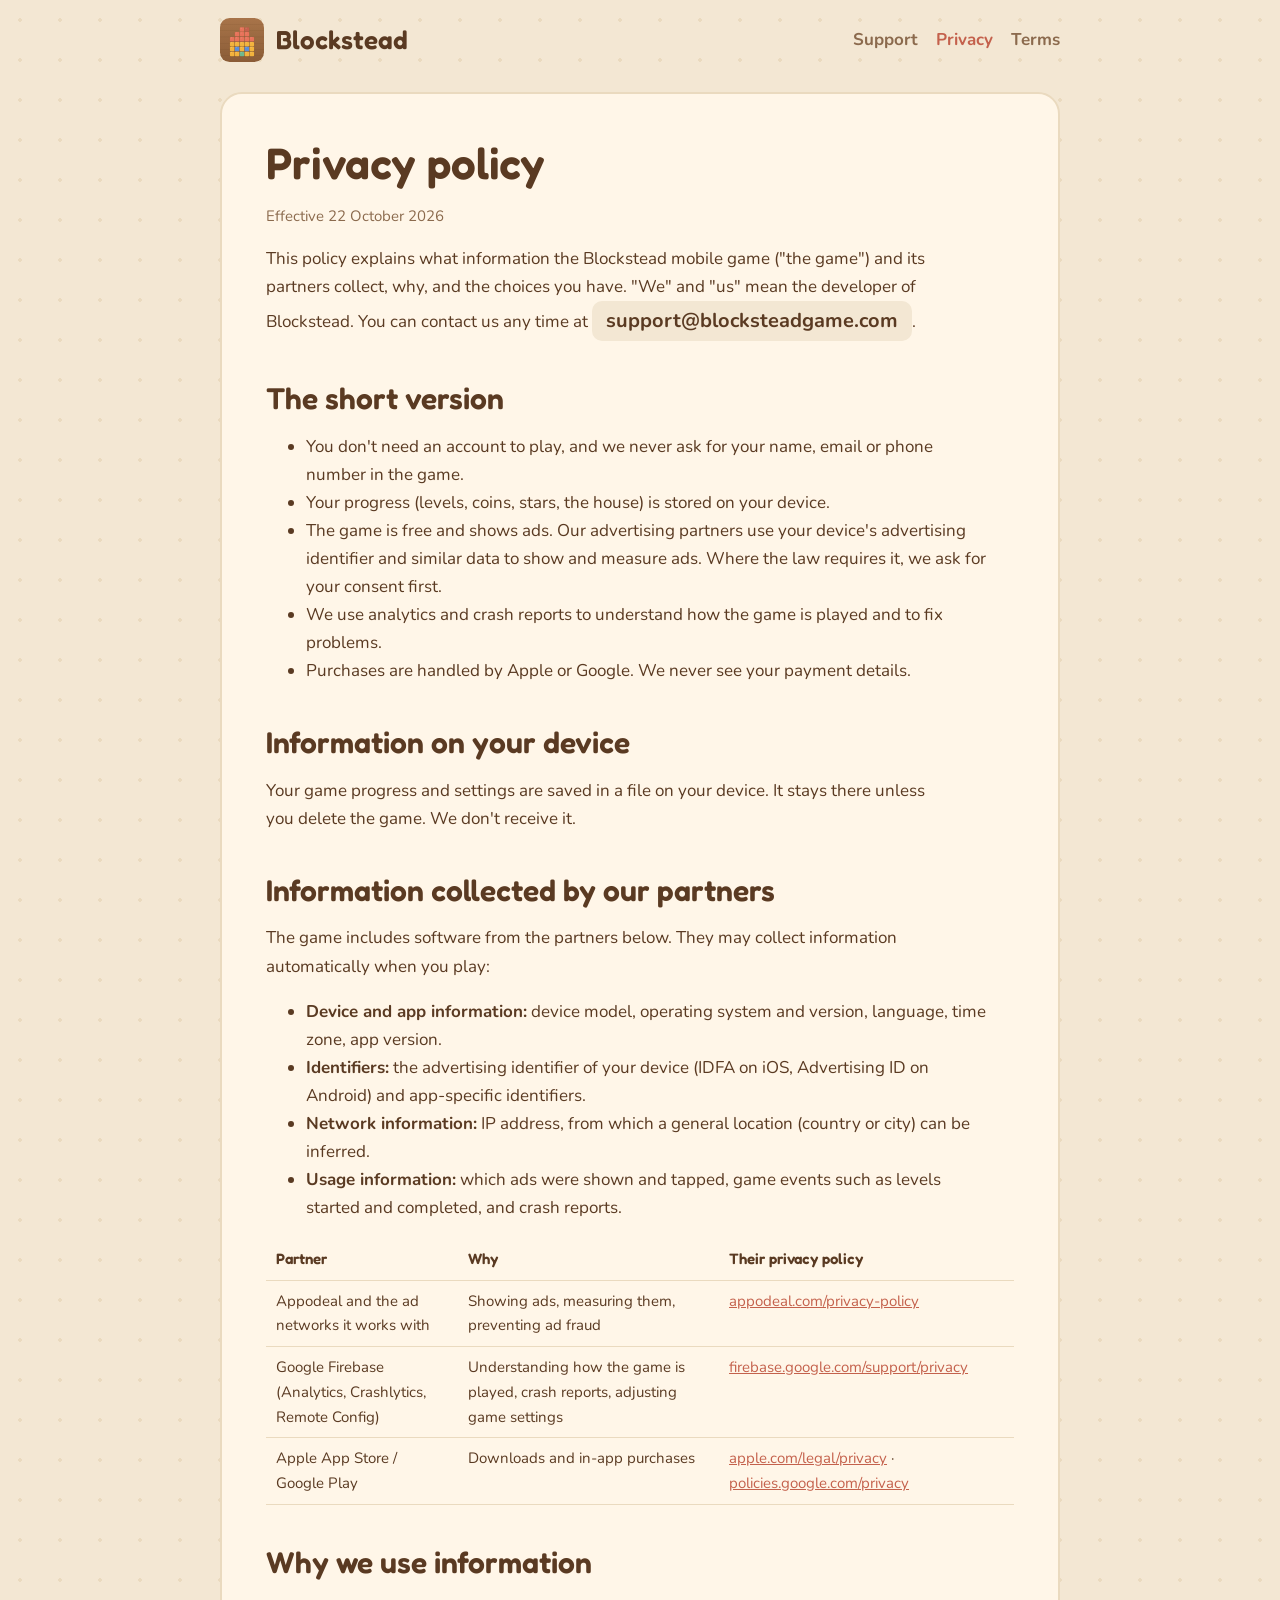
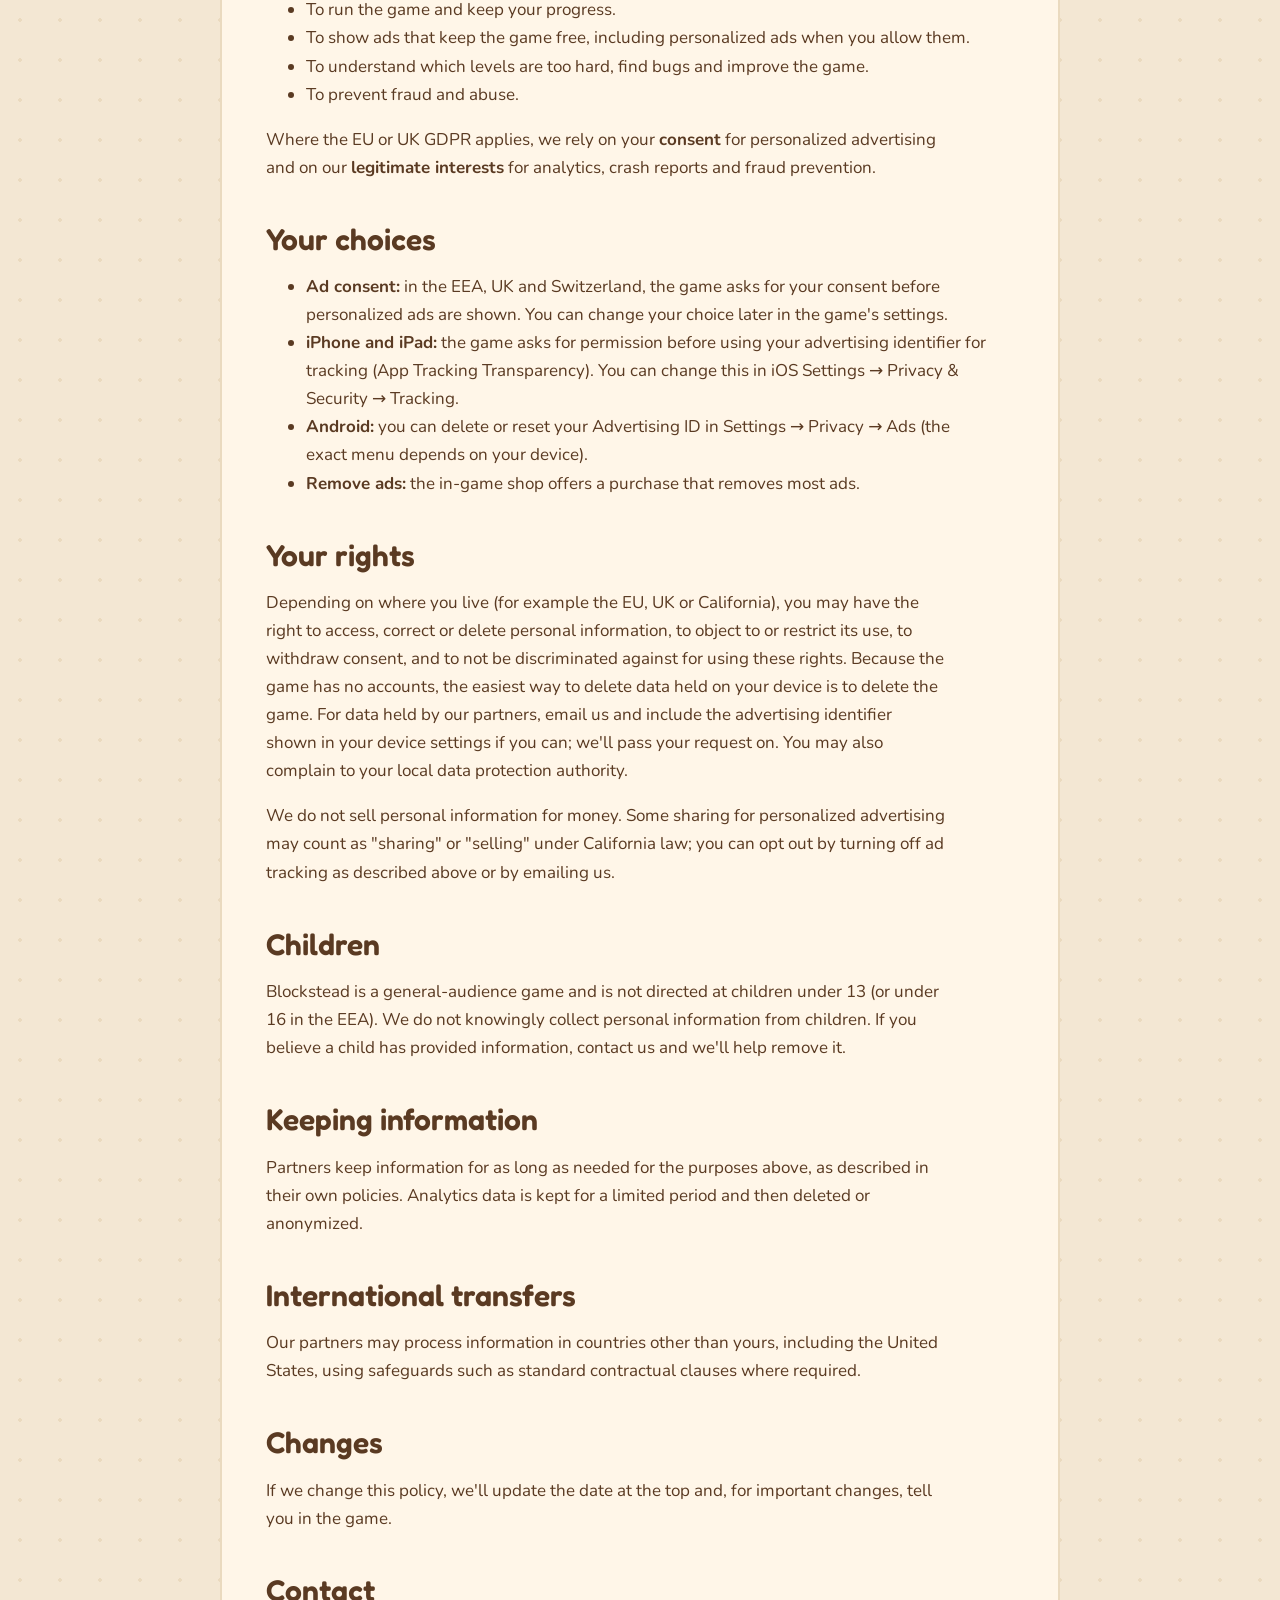
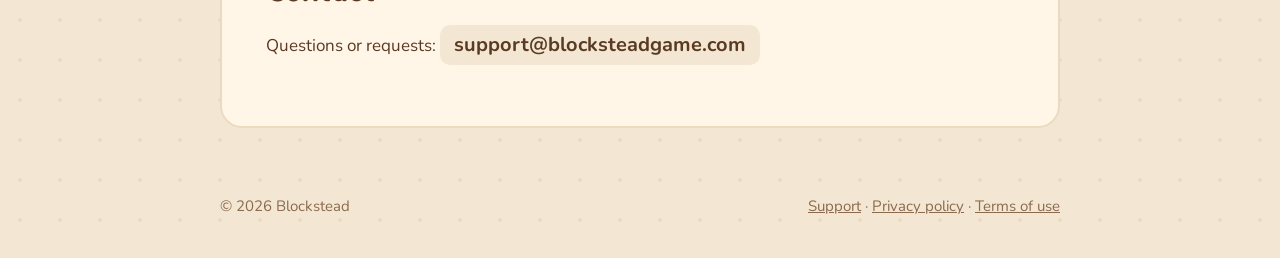
==== privacy.html @ d6ea2fe2 "Publish Blockstead website" ====
<!doctype html>
<html lang="en">
<head>
  <meta charset="utf-8">
  <meta name="viewport" content="width=device-width, initial-scale=1, viewport-fit=cover">
  <title>Blockstead Privacy Policy</title>
  <meta name="description" content="How the Blockstead game handles your data.">
  <link rel="icon" href="icon.svg" type="image/svg+xml">
  <link rel="preconnect" href="https://fonts.googleapis.com">
  <link rel="preconnect" href="https://fonts.gstatic.com" crossorigin>
  <link rel="stylesheet" href="https://fonts.googleapis.com/css2?family=Fredoka:wght@600&family=Nunito:wght@400;700;800&display=swap">
  <link rel="stylesheet" href="style.css">
</head>
<body>
  <div class="wrap">
    <header class="site">
      <a class="brand" href="./"><img src="icon.svg" alt="">Blockstead</a>
      <nav class="links" aria-label="Site">
        <a href="support">Support</a>
        <a href="privacy" aria-current="page">Privacy</a>
        <a href="terms">Terms</a>
      </nav>
    </header>

    <main>
      <article class="doc">
        <h1>Privacy policy</h1>
        <p class="meta">Effective 22 October 2026</p>

        <p>This policy explains what information the Blockstead mobile game ("the game") and its partners collect, why, and the choices you have. "We" and "us" mean the developer of Blockstead. You can contact us any time at <span class="email">support@blocksteadgame.com</span>.</p>

        <h2>The short version</h2>
        <ul>
          <li>You don't need an account to play, and we never ask for your name, email or phone number in the game.</li>
          <li>Your progress (levels, coins, stars, the house) is stored on your device.</li>
          <li>The game is free and shows ads. Our advertising partners use your device's advertising identifier and similar data to show and measure ads. Where the law requires it, we ask for your consent first.</li>
          <li>We use analytics and crash reports to understand how the game is played and to fix problems.</li>
          <li>Purchases are handled by Apple or Google. We never see your payment details.</li>
        </ul>

        <h2>Information on your device</h2>
        <p>Your game progress and settings are saved in a file on your device. It stays there unless you delete the game. We don't receive it.</p>

        <h2>Information collected by our partners</h2>
        <p>The game includes software from the partners below. They may collect information automatically when you play:</p>
        <ul>
          <li><strong>Device and app information:</strong> device model, operating system and version, language, time zone, app version.</li>
          <li><strong>Identifiers:</strong> the advertising identifier of your device (IDFA on iOS, Advertising ID on Android) and app-specific identifiers.</li>
          <li><strong>Network information:</strong> IP address, from which a general location (country or city) can be inferred.</li>
          <li><strong>Usage information:</strong> which ads were shown and tapped, game events such as levels started and completed, and crash reports.</li>
        </ul>

        <div class="table-scroll">
        <table class="partners">
          <thead><tr><th>Partner</th><th>Why</th><th>Their privacy policy</th></tr></thead>
          <tbody>
            <tr><td>Appodeal and the ad networks it works with</td><td>Showing ads, measuring them, preventing ad fraud</td><td><a href="https://appodeal.com/privacy-policy/">appodeal.com/privacy-policy</a></td></tr>
            <tr><td>Google Firebase (Analytics, Crashlytics, Remote Config)</td><td>Understanding how the game is played, crash reports, adjusting game settings</td><td><a href="https://firebase.google.com/support/privacy">firebase.google.com/support/privacy</a></td></tr>
            <tr><td>Apple App Store / Google Play</td><td>Downloads and in-app purchases</td><td><a href="https://www.apple.com/legal/privacy/">apple.com/legal/privacy</a> · <a href="https://policies.google.com/privacy">policies.google.com/privacy</a></td></tr>
          </tbody>
        </table>
        </div>

        <h2>Why we use information</h2>
        <ul>
          <li>To run the game and keep your progress.</li>
          <li>To show ads that keep the game free, including personalized ads when you allow them.</li>
          <li>To understand which levels are too hard, find bugs and improve the game.</li>
          <li>To prevent fraud and abuse.</li>
        </ul>
        <p>Where the EU or UK GDPR applies, we rely on your <strong>consent</strong> for personalized advertising and on our <strong>legitimate interests</strong> for analytics, crash reports and fraud prevention.</p>

        <h2>Your choices</h2>
        <ul>
          <li><strong>Ad consent:</strong> in the EEA, UK and Switzerland, the game asks for your consent before personalized ads are shown. You can change your choice later in the game's settings.</li>
          <li><strong>iPhone and iPad:</strong> the game asks for permission before using your advertising identifier for tracking (App Tracking Transparency). You can change this in iOS Settings → Privacy &amp; Security → Tracking.</li>
          <li><strong>Android:</strong> you can delete or reset your Advertising ID in Settings → Privacy → Ads (the exact menu depends on your device).</li>
          <li><strong>Remove ads:</strong> the in-game shop offers a purchase that removes most ads.</li>
        </ul>

        <h2>Your rights</h2>
        <p>Depending on where you live (for example the EU, UK or California), you may have the right to access, correct or delete personal information, to object to or restrict its use, to withdraw consent, and to not be discriminated against for using these rights. Because the game has no accounts, the easiest way to delete data held on your device is to delete the game. For data held by our partners, email us and include the advertising identifier shown in your device settings if you can; we'll pass your request on. You may also complain to your local data protection authority.</p>
        <p>We do not sell personal information for money. Some sharing for personalized advertising may count as "sharing" or "selling" under California law; you can opt out by turning off ad tracking as described above or by emailing us.</p>

        <h2>Children</h2>
        <p>Blockstead is a general-audience game and is not directed at children under 13 (or under 16 in the EEA). We do not knowingly collect personal information from children. If you believe a child has provided information, contact us and we'll help remove it.</p>

        <h2>Keeping information</h2>
        <p>Partners keep information for as long as needed for the purposes above, as described in their own policies. Analytics data is kept for a limited period and then deleted or anonymized.</p>

        <h2>International transfers</h2>
        <p>Our partners may process information in countries other than yours, including the United States, using safeguards such as standard contractual clauses where required.</p>

        <h2>Changes</h2>
        <p>If we change this policy, we'll update the date at the top and, for important changes, tell you in the game.</p>

        <h2>Contact</h2>
        <p>Questions or requests: <span class="email">support@blocksteadgame.com</span></p>
      </article>
    </main>

    <footer class="site">
      <span>© 2026 Blockstead</span>
      <span><a href="support">Support</a> · <a href="privacy">Privacy policy</a> · <a href="terms">Terms of use</a></span>
    </footer>
  </div>
</body>
</html>
---- style.css ----
/* Blockstead website — same cozy wood palette as the game. */
:root {
  --cream: #f3e7d3;
  --cream-dark: #eadabf;
  --panel: #fff6e8;
  --wood: #8a5c37;
  --wood-dark: #5e3b22;
  --text: #5a3a22;
  --text-dim: #8b6a4d;
  --coral: #e8735a;
  --coral-dark: #c4614c;
  --sage: #6fb98f;
  --display: "Fredoka", "Trebuchet MS", "Avenir Next", system-ui, sans-serif;
  --body: "Nunito", system-ui, -apple-system, "Segoe UI", sans-serif;
  color-scheme: light;
}

* { box-sizing: border-box; }

body {
  margin: 0;
  background: var(--cream);
  background-image: radial-gradient(var(--cream-dark) 2px, transparent 2px);
  background-size: 40px 40px;
  color: var(--text);
  font: 17px/1.65 var(--body);
}

a { color: var(--coral-dark); }
a:focus-visible, button:focus-visible { outline: 3px solid var(--coral); outline-offset: 3px; }

.wrap {
  max-width: 880px;
  margin: 0 auto;
  padding-left: max(20px, env(safe-area-inset-left, 0px));
  padding-right: max(20px, env(safe-area-inset-right, 0px));
}

header.site {
  padding-block: 18px;
  display: flex;
  align-items: center;
  justify-content: space-between;
  gap: 16px;
  flex-wrap: wrap;
}

.brand {
  display: flex;
  align-items: center;
  gap: 12px;
  text-decoration: none;
  color: var(--text);
  font: 600 26px/1 var(--display);
}
.brand img { width: 44px; height: 44px; }

nav.links { display: flex; gap: 18px; flex-wrap: wrap; font-weight: 700; }
nav.links a { color: var(--text-dim); text-decoration: none; }
nav.links a:hover, nav.links a[aria-current="page"] { color: var(--coral-dark); }

.hero {
  display: grid;
  grid-template-columns: minmax(0, 1fr) auto;
  gap: 40px;
  align-items: center;
  padding-block: 48px 32px;
}
.hero img { width: 220px; height: 220px; filter: drop-shadow(0 12px 18px rgba(94, 59, 34, .25)); }
@media (max-width: 680px) {
  .hero { grid-template-columns: minmax(0, 1fr); text-align: center; }
  .hero img { margin: 0 auto; width: 160px; height: 160px; order: -1; }
}

h1, h2, h3 { font-family: var(--display); font-weight: 600; line-height: 1.15; text-wrap: balance; }
h1 { font-size: clamp(36px, 6vw, 58px); margin: 0 0 14px; }
h2 { font-size: 30px; margin: 40px 0 10px; }
h3 { font-size: 21px; margin: 26px 0 6px; }

.lede { font-size: 20px; color: var(--text-dim); max-width: 34em; margin: 0; }
.hero .lede { margin-inline: auto 0; }
@media (max-width: 680px) { .hero .lede { margin-inline: auto; } }

.badges { display: flex; gap: 12px; flex-wrap: wrap; margin-top: 26px; }
@media (max-width: 680px) { .badges { justify-content: center; } }
.badge {
  display: inline-flex;
  align-items: center;
  gap: 8px;
  padding: 12px 20px;
  border-radius: 14px;
  background: var(--wood-dark);
  color: var(--panel);
  font-weight: 800;
  text-decoration: none;
}
.badge small { font-weight: 600; opacity: .8; }

.features {
  display: grid;
  grid-template-columns: repeat(auto-fit, minmax(230px, 1fr));
  gap: 16px;
  padding-block: 12px 40px;
}
.feature {
  background: var(--panel);
  border-radius: 18px;
  padding: 20px 22px;
  border: 2px solid var(--cream-dark);
}
.feature h3 { margin-top: 0; }
.feature p { margin: 0; color: var(--text-dim); }

article.doc {
  background: var(--panel);
  border-radius: 22px;
  padding: clamp(20px, 5vw, 44px);
  margin-block: 12px 40px;
  border: 2px solid var(--cream-dark);
}
article.doc h1 { font-size: clamp(32px, 5vw, 44px); }
article.doc p, article.doc li { max-width: 68ch; }
article.doc .meta { color: var(--text-dim); font-size: 15px; }

.note {
  background: #fdeee3;
  border-left: 4px solid var(--coral);
  border-radius: 0 12px 12px 0;
  padding: 12px 16px;
  margin: 18px 0;
}

table.partners { border-collapse: collapse; width: 100%; font-size: 15px; }
.table-scroll { overflow-x: auto; }
table.partners th, table.partners td { text-align: left; padding: 8px 10px; border-bottom: 1px solid var(--cream-dark); vertical-align: top; }
table.partners th { font-family: var(--display); font-weight: 600; }

.email {
  display: inline-block;
  font: 700 20px/1 var(--body);
  background: var(--cream);
  padding: 10px 14px;
  border-radius: 10px;
  user-select: all;
}

footer.site {
  padding-block: 26px 40px;
  color: var(--text-dim);
  font-size: 15px;
  display: flex;
  justify-content: space-between;
  gap: 12px;
  flex-wrap: wrap;
}
footer.site a { color: var(--text-dim); }
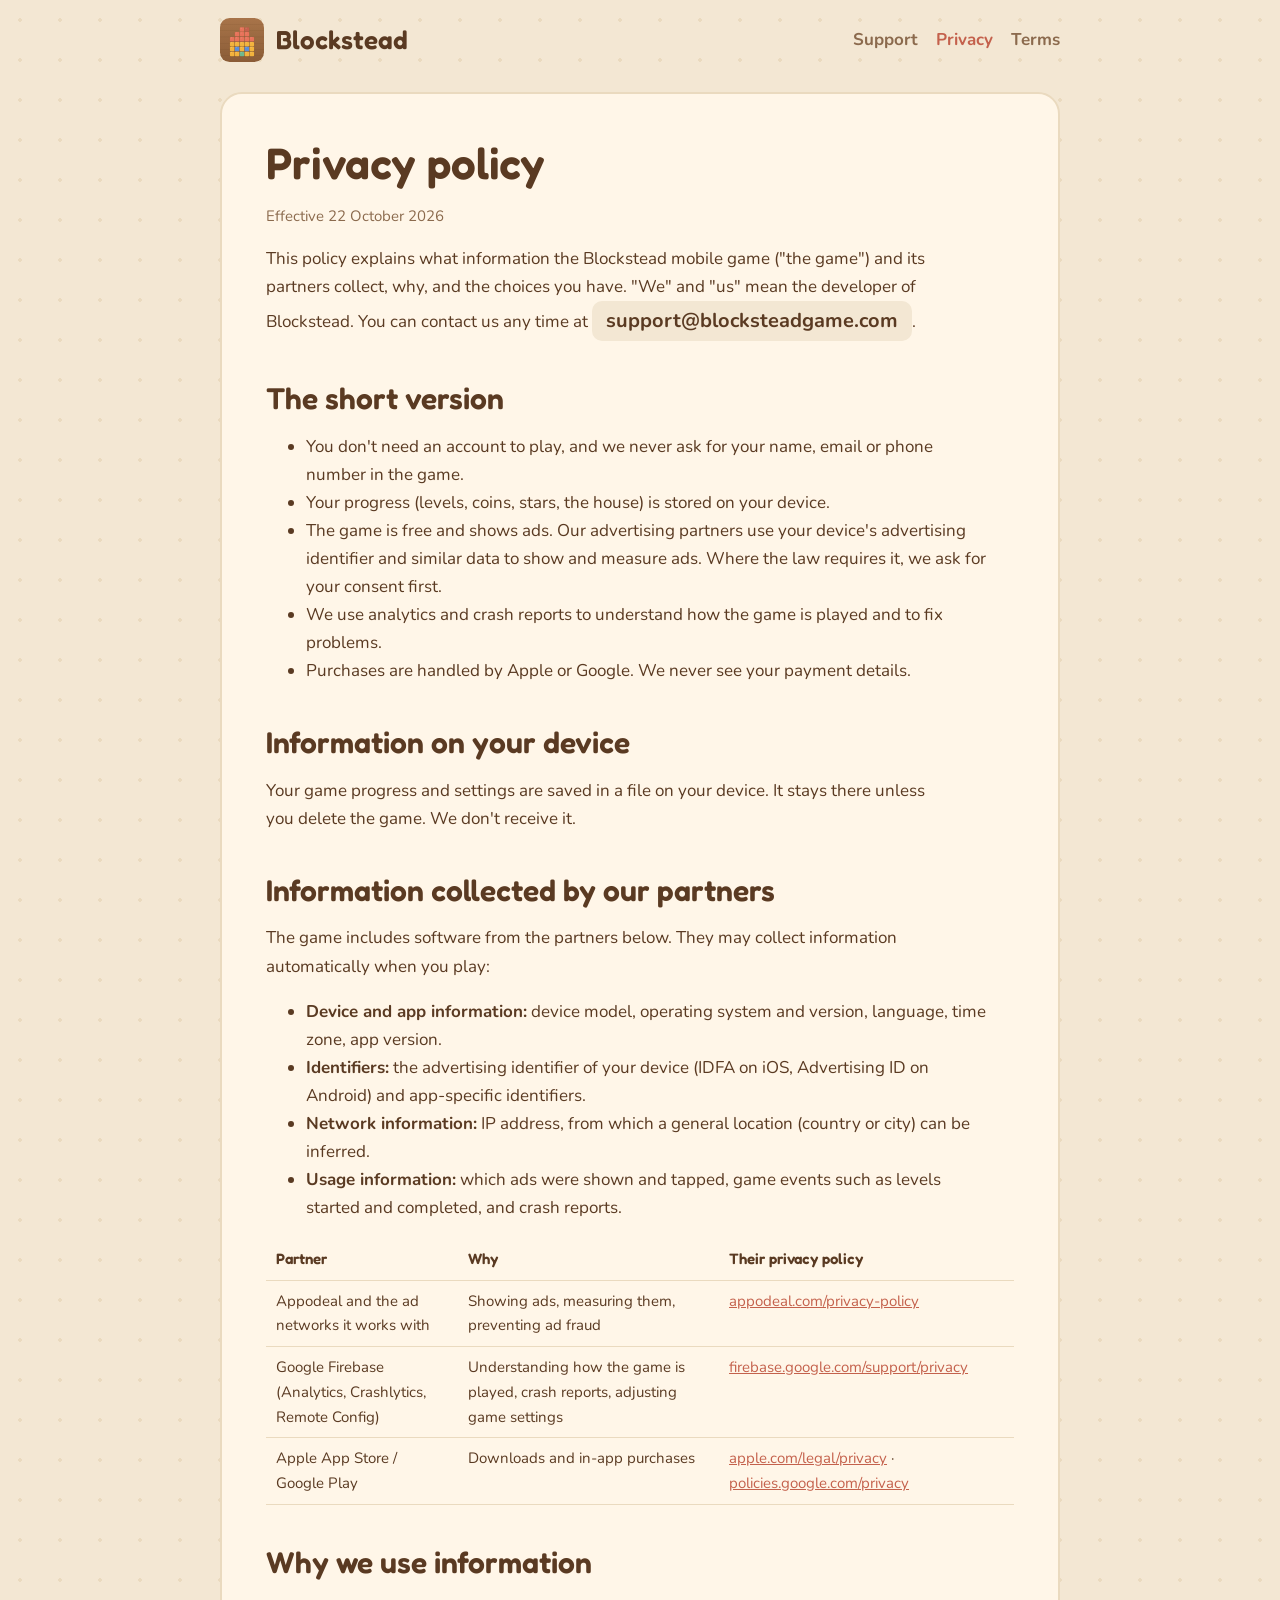
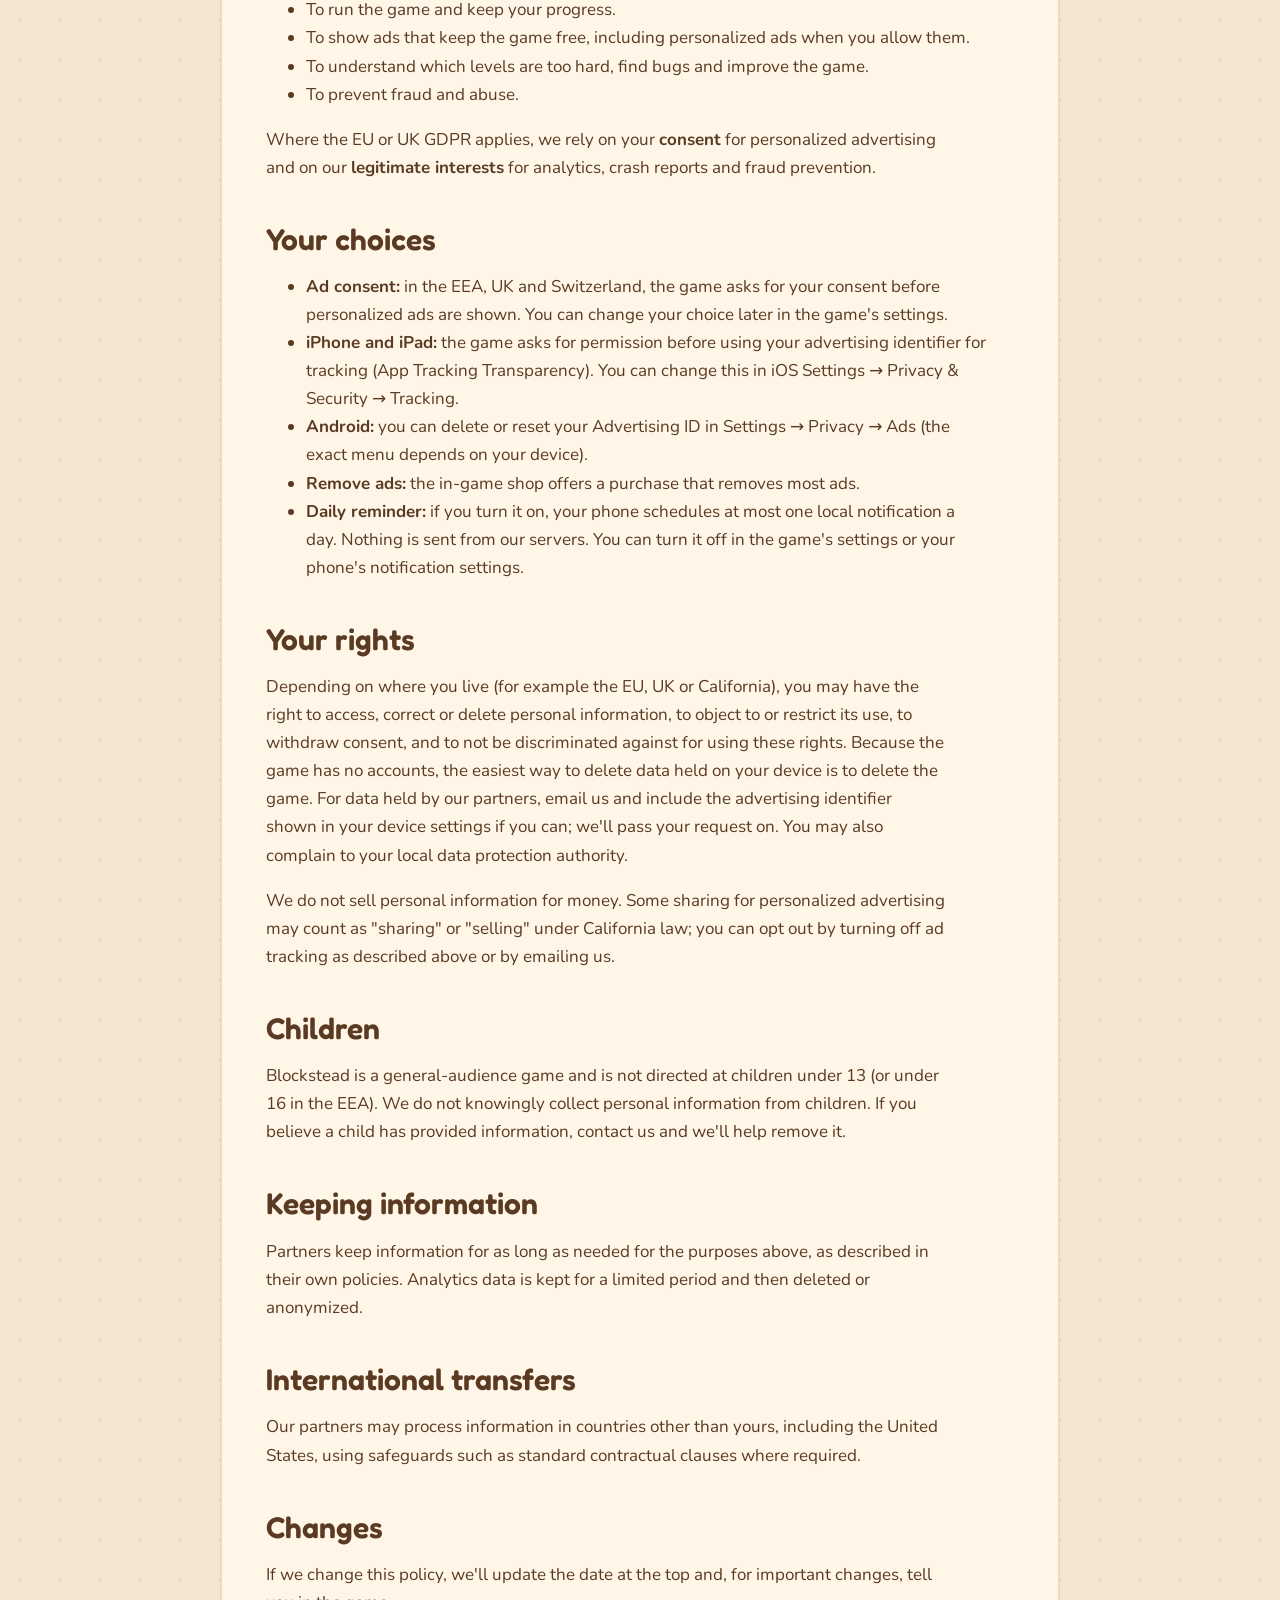
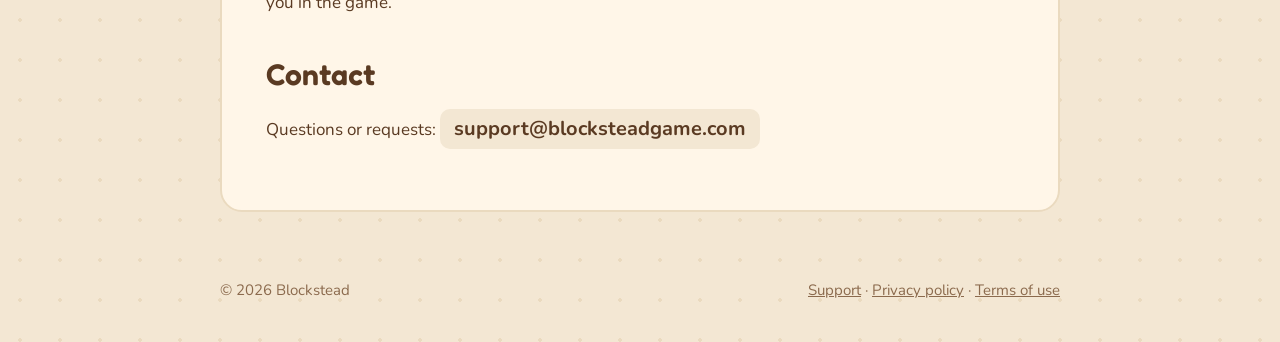
==== commit e9f86f71: "Privacy policy: daily reminder, data deletion anchor" ====
--- a/privacy.html
+++ b/privacy.html
@@ -76,9 +76,10 @@
           <li><strong>iPhone and iPad:</strong> the game asks for permission before using your advertising identifier for tracking (App Tracking Transparency). You can change this in iOS Settings → Privacy &amp; Security → Tracking.</li>
           <li><strong>Android:</strong> you can delete or reset your Advertising ID in Settings → Privacy → Ads (the exact menu depends on your device).</li>
           <li><strong>Remove ads:</strong> the in-game shop offers a purchase that removes most ads.</li>
+          <li><strong>Daily reminder:</strong> if you turn it on, your phone schedules at most one local notification a day. Nothing is sent from our servers. You can turn it off in the game's settings or your phone's notification settings.</li>
         </ul>
 
-        <h2>Your rights</h2>
+        <h2 id="your-rights">Your rights</h2>
         <p>Depending on where you live (for example the EU, UK or California), you may have the right to access, correct or delete personal information, to object to or restrict its use, to withdraw consent, and to not be discriminated against for using these rights. Because the game has no accounts, the easiest way to delete data held on your device is to delete the game. For data held by our partners, email us and include the advertising identifier shown in your device settings if you can; we'll pass your request on. You may also complain to your local data protection authority.</p>
         <p>We do not sell personal information for money. Some sharing for personalized advertising may count as "sharing" or "selling" under California law; you can opt out by turning off ad tracking as described above or by emailing us.</p>
 
